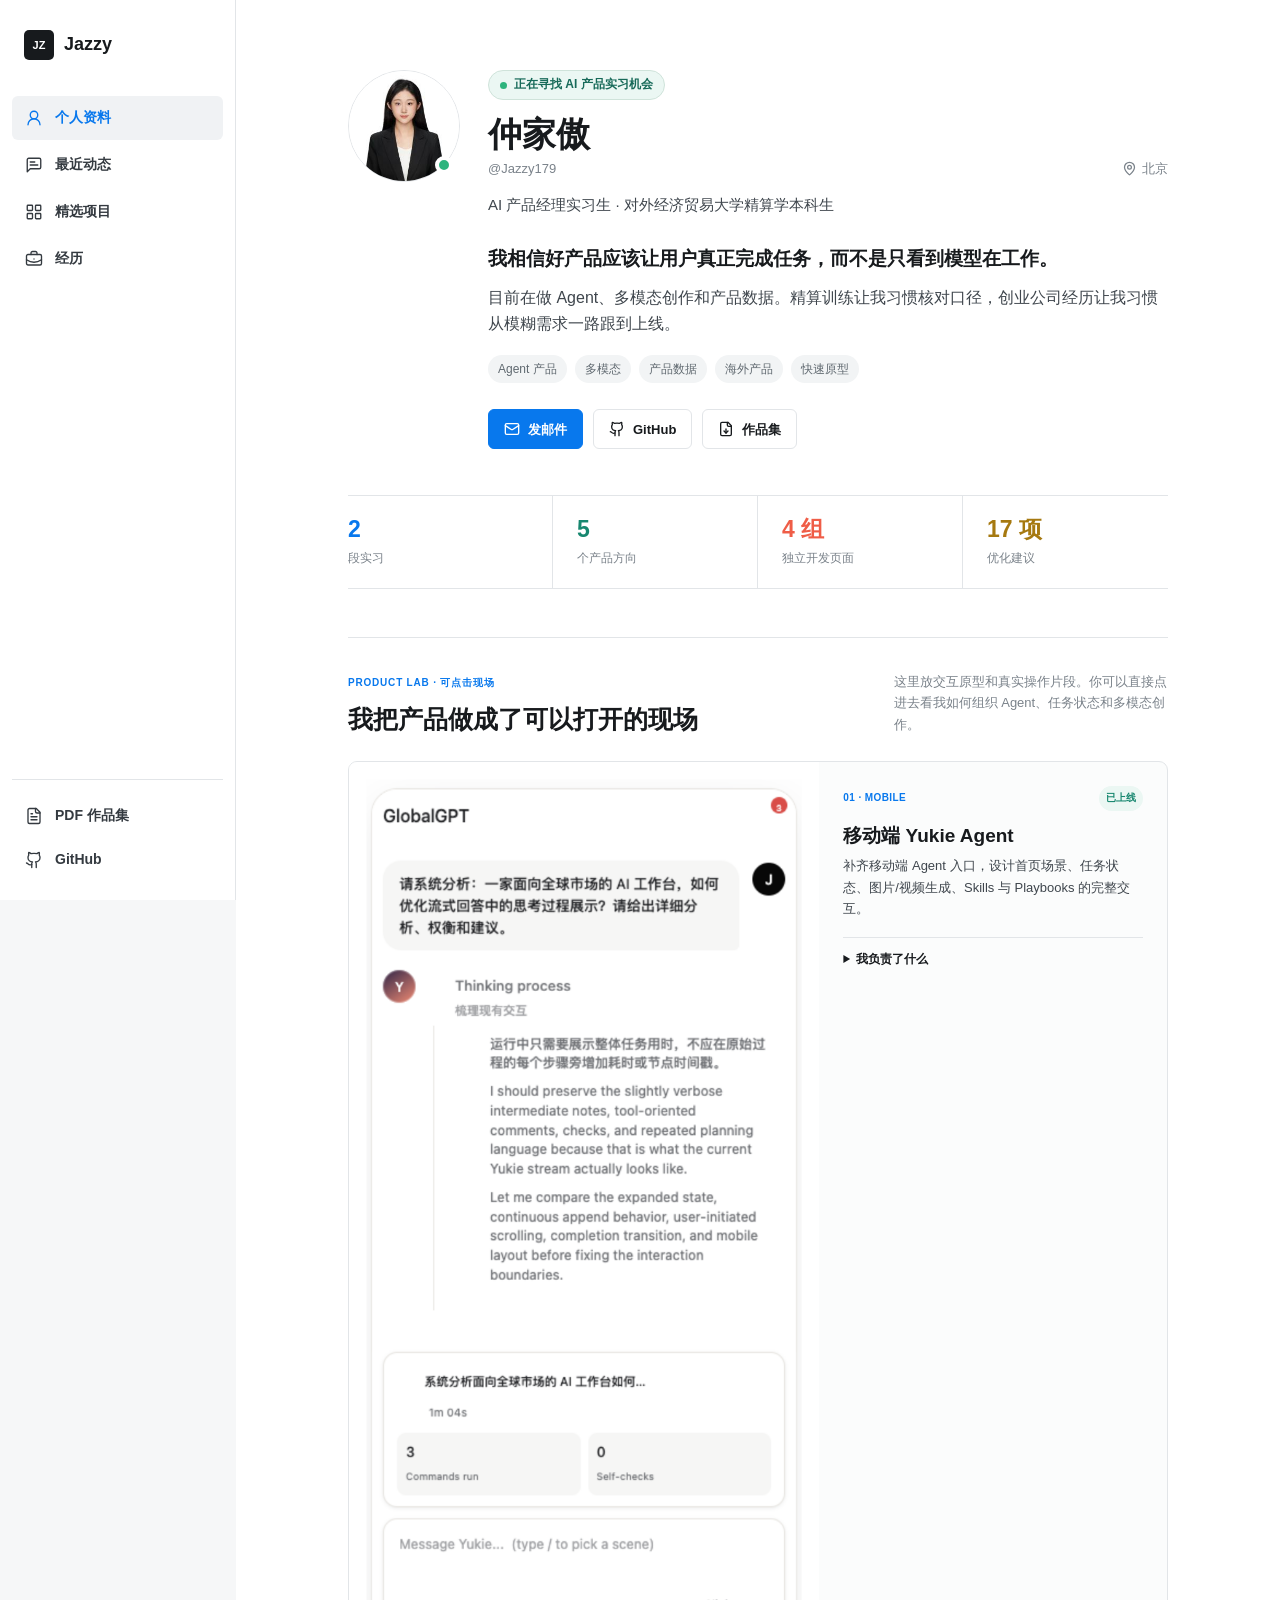
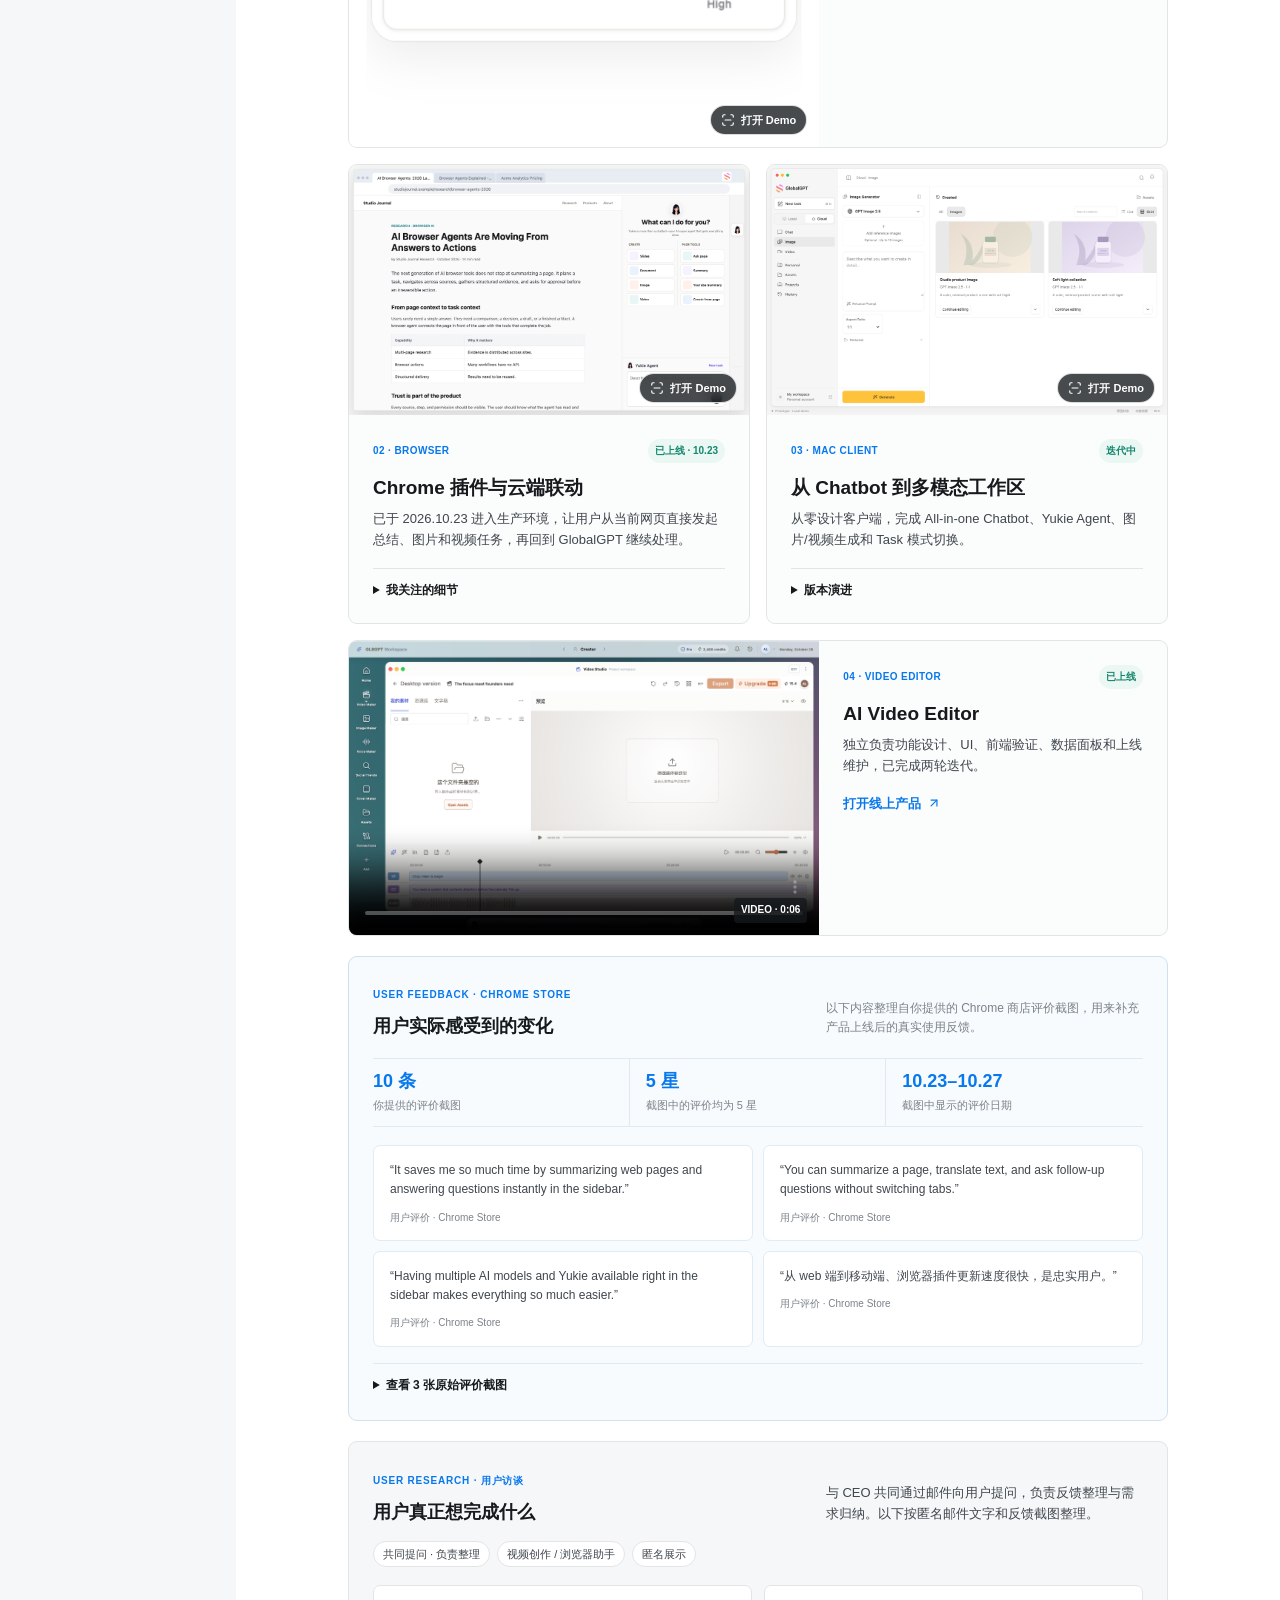
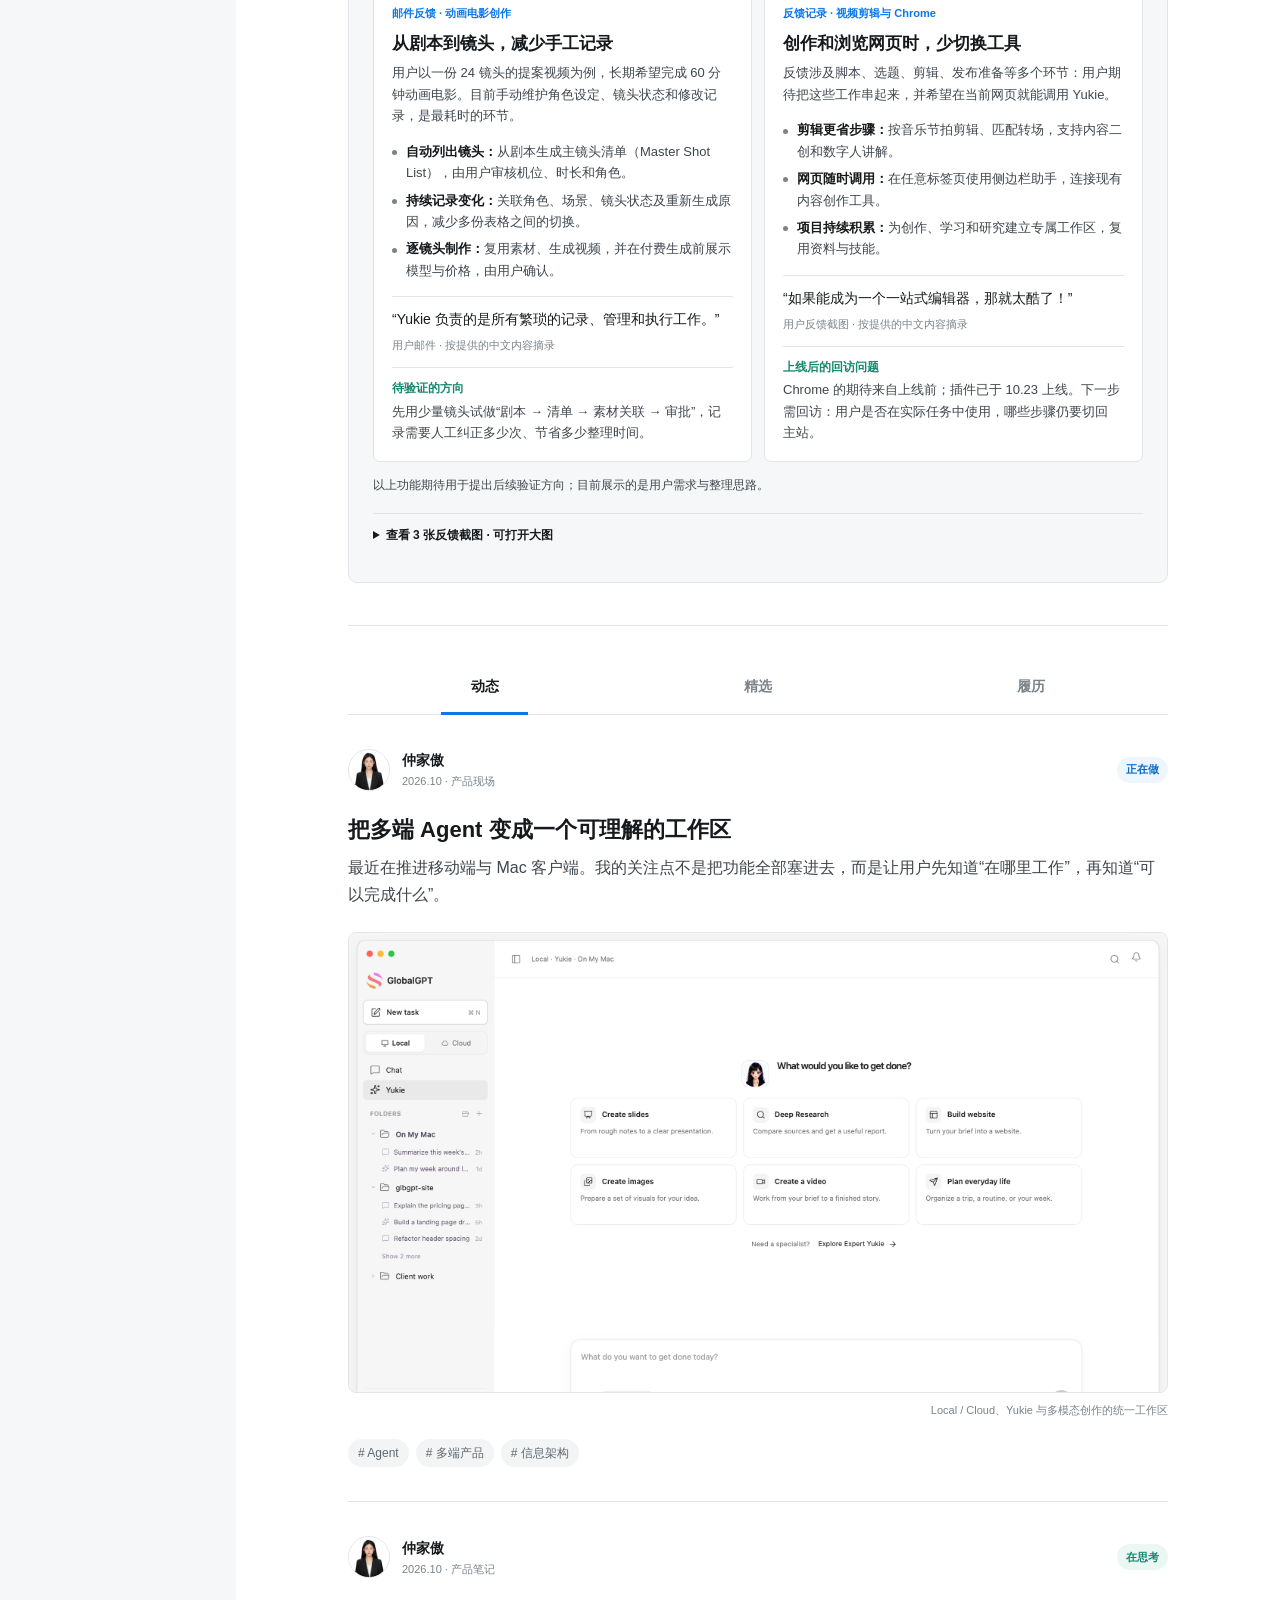
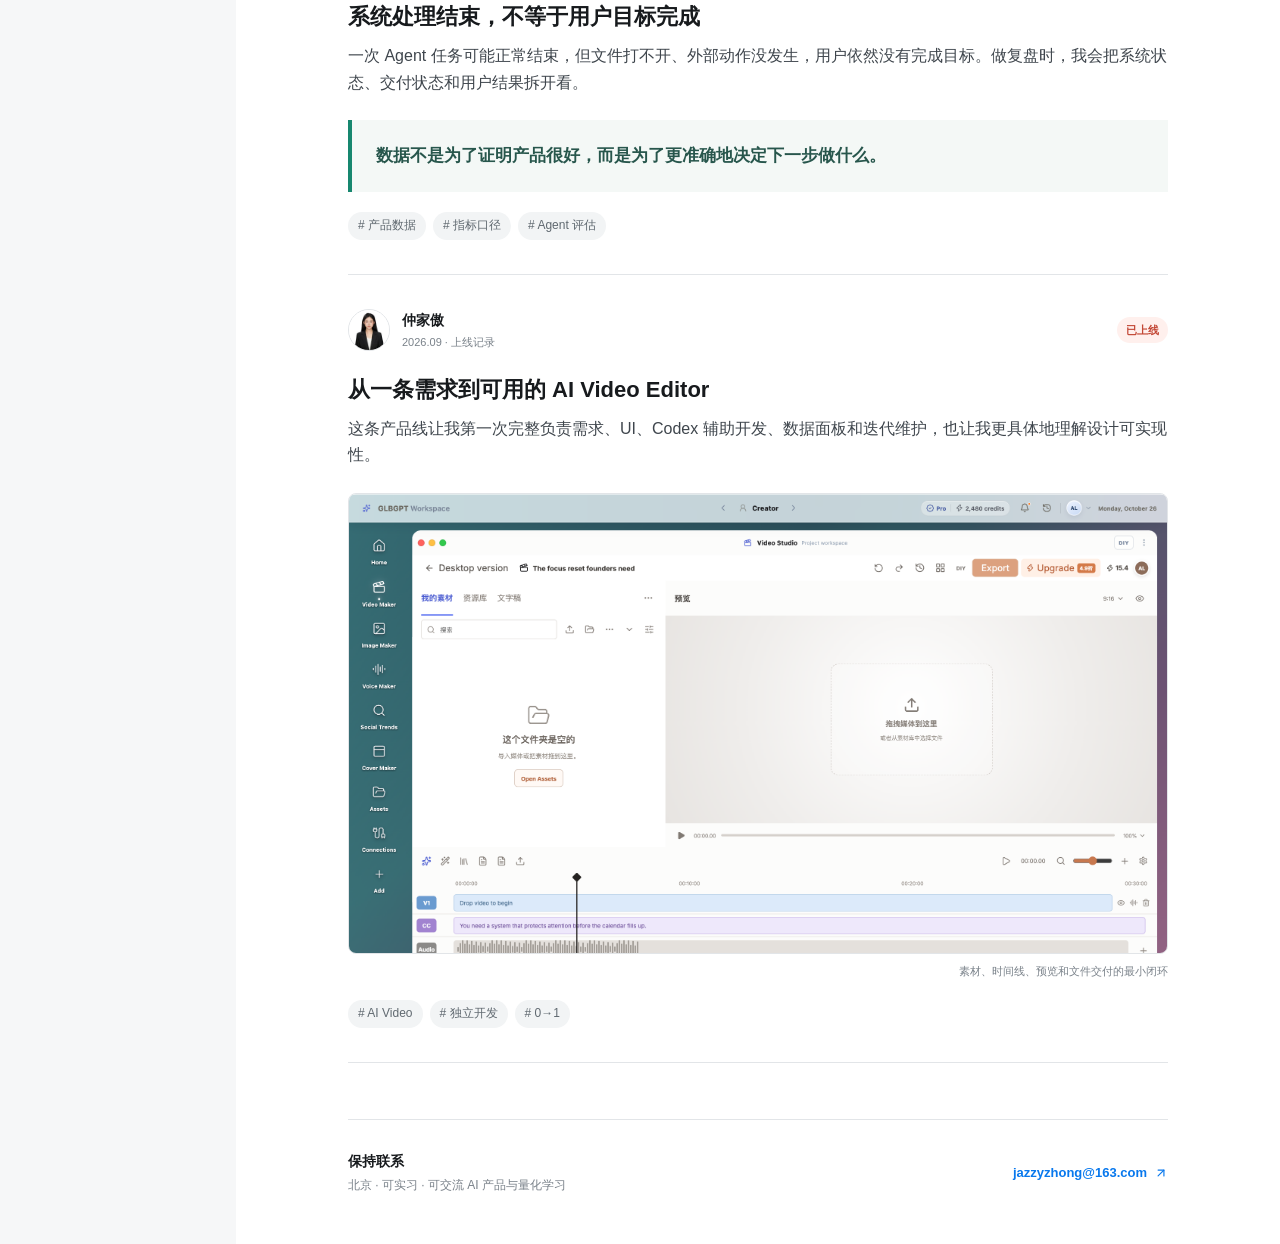
==== index.html @ 7e8b3c8e "Publish personal website with project demos" ====
<!doctype html>
<html lang="zh-CN">
<head>
  <meta charset="utf-8">
  <meta name="viewport" content="width=device-width, initial-scale=1">
  <meta name="description" content="仲家傲的个人主页：精算学本科生、AI 产品经理实习生，关注 Agent、多模态和产品数据。">
  <meta name="theme-color" content="#ffffff">
  <link rel="canonical" href="https://jazzy179.github.io/">
  <meta property="og:url" content="https://jazzy179.github.io/">
  <meta property="og:title" content="仲家傲｜AI 产品与个人主页">
  <meta property="og:description" content="Agent、多端体验与产品开发，查看仲家傲的项目与经历。">
  <title>仲家傲｜AI 产品与个人主页</title>
  <link rel="icon" href="profile.jpeg" type="image/jpeg">
  <link rel="stylesheet" href="styles.css">
</head>
<body>
  <a class="skip-link" href="#profile">跳到个人资料</a>

  <aside class="side-nav" aria-label="页面导航">
    <a class="side-brand" href="#profile" aria-label="仲家傲个人主页">
      <span>JZ</span>
      <b>Jazzy</b>
    </a>
    <nav>
      <a class="active" href="#profile">
        <i data-lucide="user-round" aria-hidden="true"></i>
        个人资料
      </a>
      <button type="button" data-open-tab="updates">
        <i data-lucide="message-square-text" aria-hidden="true"></i>
        最近动态
      </button>
      <button type="button" data-open-tab="projects">
        <i data-lucide="layout-grid" aria-hidden="true"></i>
        精选项目
      </button>
      <button type="button" data-open-tab="experience">
        <i data-lucide="briefcase-business" aria-hidden="true"></i>
        经历
      </button>
    </nav>
    <div class="side-bottom">
      <a href="portfolio.pdf" target="_blank">
        <i data-lucide="file-text" aria-hidden="true"></i>
        PDF 作品集
      </a>
      <a href="https://github.com/Jazzy179" target="_blank" rel="noreferrer">
        <i data-lucide="github" aria-hidden="true"></i>
        GitHub
      </a>
    </div>
  </aside>

  <header class="mobile-bar">
    <a class="mobile-brand" href="#profile"><span>JZ</span><b>仲家傲</b></a>
    <div>
      <a class="icon-button" href="https://github.com/Jazzy179" target="_blank" rel="noreferrer" aria-label="打开 GitHub">
        <i data-lucide="github" aria-hidden="true"></i>
      </a>
      <a class="icon-button" href="portfolio.pdf" target="_blank" aria-label="打开 PDF 作品集">
        <i data-lucide="file-text" aria-hidden="true"></i>
      </a>
    </div>
  </header>

  <main>
    <div class="profile-shell" id="profile">
      <header class="profile-head">
        <div class="avatar-wrap">
          <img src="profile.jpeg" alt="仲家傲证件照">
          <span class="status-dot" aria-hidden="true"></span>
        </div>
        <div class="profile-intro">
          <div class="availability"><span></span>正在寻找 AI 产品实习机会</div>
          <div class="name-line">
            <div>
              <h1>仲家傲</h1>
              <p>@Jazzy179</p>
            </div>
            <span class="location"><i data-lucide="map-pin" aria-hidden="true"></i>北京</span>
          </div>
          <p class="role">AI 产品经理实习生 · 对外经济贸易大学精算学本科生</p>
        </div>
      </header>

      <section class="bio" aria-label="个人介绍">
        <p class="bio-lead">我相信好产品应该让用户真正完成任务，而不是只看到模型在工作。</p>
        <p>目前在做 Agent、多模态创作和产品数据。精算训练让我习惯核对口径，创业公司经历让我习惯从模糊需求一路跟到上线。</p>
        <div class="tag-list" aria-label="关注方向">
          <span>Agent 产品</span>
          <span>多模态</span>
          <span>产品数据</span>
          <span>海外产品</span>
          <span>快速原型</span>
        </div>
      </section>

      <div class="profile-actions">
        <a class="primary-action" href="mailto:jazzyzhong@163.com">
          <i data-lucide="mail" aria-hidden="true"></i>
          发邮件
        </a>
        <a class="secondary-action" href="https://github.com/Jazzy179" target="_blank" rel="noreferrer">
          <i data-lucide="github" aria-hidden="true"></i>
          GitHub
        </a>
        <a class="secondary-action" href="portfolio.pdf" target="_blank">
          <i data-lucide="file-down" aria-hidden="true"></i>
          作品集
        </a>
      </div>

      <section class="profile-stats" aria-label="经历概览">
        <div><strong>2</strong><span>段实习</span></div>
        <div><strong>5</strong><span>个产品方向</span></div>
        <div><strong>4 组</strong><span>独立开发页面</span></div>
        <div><strong>17 项</strong><span>优化建议</span></div>
      </section>

      <section class="product-lab" aria-labelledby="product-lab-title">
        <div class="product-lab-heading">
          <div>
            <span class="section-label">PRODUCT LAB · 可点击现场</span>
            <h2 id="product-lab-title">我把产品做成了可以打开的现场</h2>
          </div>
          <p>这里放交互原型和真实操作片段。你可以直接点进去看我如何组织 Agent、任务状态和多模态创作。</p>
        </div>

        <div class="lab-grid">
          <article class="lab-card lab-card-wide">
            <a class="lab-visual" href="yukie-mobile.html" target="_blank" aria-label="打开移动端 Yukie 交互 Demo">
              <img src="mobile-agent.png" alt="移动端 Yukie Agent 首页交互原型">
              <span class="lab-open"><i data-lucide="scan-line" aria-hidden="true"></i>打开 Demo</span>
            </a>
            <div class="lab-copy">
              <div class="lab-meta"><span>01 · MOBILE</span><b>已上线</b></div>
              <h3>移动端 Yukie Agent</h3>
              <p>补齐移动端 Agent 入口，设计首页场景、任务状态、图片/视频生成、Skills 与 Playbooks 的完整交互。</p>
              <details>
                <summary>我负责了什么</summary>
                <p>从信息架构、功能排布到交互状态和研发跟进，独立完成方案并推动上线。</p>
              </details>
            </div>
          </article>

          <article class="lab-card">
            <a class="lab-visual" href="yukie-browser.html" target="_blank" aria-label="打开 Chrome 插件 Yukie 交互 Demo">
              <img src="chrome-extension.png" alt="Yukie Chrome 浏览器插件交互原型">
              <span class="lab-open"><i data-lucide="scan-line" aria-hidden="true"></i>打开 Demo</span>
            </a>
            <div class="lab-copy">
              <div class="lab-meta"><span>02 · BROWSER</span><b>已上线 · 10.23</b></div>
              <h3>Chrome 插件与云端联动</h3>
              <p>已于 2026.10.23 进入生产环境，让用户从当前网页直接发起总结、图片和视频任务，再回到 GlobalGPT 继续处理。</p>
              <details>
                <summary>我关注的细节</summary>
                <p>页面上下文提示、授权状态、生成中的状态反馈和回到主站的交付路径。</p>
              </details>
            </div>
          </article>

          <article class="lab-card">
            <a class="lab-visual" href="mac-client-v2.html" target="_blank" aria-label="打开 Mac 客户端交互 Demo">
              <img src="client-create.png" alt="GlobalGPT Mac 客户端 Yukie 工作区原型">
              <span class="lab-open"><i data-lucide="scan-line" aria-hidden="true"></i>打开 Demo</span>
            </a>
            <div class="lab-copy">
              <div class="lab-meta"><span>03 · MAC CLIENT</span><b>迭代中</b></div>
              <h3>从 Chatbot 到多模态工作区</h3>
              <p>从零设计客户端，完成 All-in-one Chatbot、Yukie Agent、图片/视频生成和 Task 模式切换。</p>
              <details>
                <summary>版本演进</summary>
                <p>第一版建立客户端骨架，第二版加入 Agent 与多模态能力，并继续优化 Connector 和任务路径。</p>
              </details>
            </div>
          </article>

          <article class="lab-card lab-card-video">
            <div class="lab-video-wrap">
              <video controls preload="metadata" poster="video-editor.png">
                <source src="video-editor-demo.mp4" type="video/mp4">
                当前浏览器不支持视频播放。
              </video>
              <span class="video-duration">VIDEO · 0:06</span>
            </div>
            <div class="lab-copy">
              <div class="lab-meta"><span>04 · VIDEO EDITOR</span><b>已上线</b></div>
              <h3>AI Video Editor</h3>
              <p>独立负责功能设计、UI、前端验证、数据面板和上线维护，已完成两轮迭代。</p>
              <a class="lab-link" href="https://www.glbgpt.com/video-edit" target="_blank" rel="noreferrer">打开线上产品<i data-lucide="arrow-up-right" aria-hidden="true"></i></a>
            </div>
          </article>
        </div>

        <aside class="feedback-panel" aria-labelledby="chrome-feedback-title">
          <div class="feedback-heading">
            <div>
              <span class="section-label">USER FEEDBACK · CHROME STORE</span>
              <h3 id="chrome-feedback-title">用户实际感受到的变化</h3>
            </div>
            <p>以下内容整理自你提供的 Chrome 商店评价截图，用来补充产品上线后的真实使用反馈。</p>
          </div>
          <div class="feedback-summary" aria-label="Chrome 商店评价概览">
            <div><strong>10 条</strong><span>你提供的评价截图</span></div>
            <div><strong>5 星</strong><span>截图中的评价均为 5 星</span></div>
            <div><strong>10.23–10.27</strong><span>截图中显示的评价日期</span></div>
          </div>
          <div class="feedback-quotes">
            <blockquote>
              <p>“It saves me so much time by summarizing web pages and answering questions instantly in the sidebar.”</p>
              <cite>用户评价 · Chrome Store</cite>
            </blockquote>
            <blockquote>
              <p>“You can summarize a page, translate text, and ask follow-up questions without switching tabs.”</p>
              <cite>用户评价 · Chrome Store</cite>
            </blockquote>
            <blockquote>
              <p>“Having multiple AI models and Yukie available right in the sidebar makes everything so much easier.”</p>
              <cite>用户评价 · Chrome Store</cite>
            </blockquote>
            <blockquote>
              <p>“从 web 端到移动端、浏览器插件更新速度很快，是忠实用户。”</p>
              <cite>用户评价 · Chrome Store</cite>
            </blockquote>
          </div>
          <details class="feedback-evidence">
            <summary>查看 3 张原始评价截图</summary>
            <div class="feedback-evidence-grid">
              <figure><img src="chrome-review-01.png" alt="Chrome 商店评价截图一"><figcaption>评价截图 01</figcaption></figure>
              <figure><img src="chrome-review-02.png" alt="Chrome 商店评价截图二"><figcaption>评价截图 02</figcaption></figure>
              <figure><img src="chrome-review-03.png" alt="Chrome 商店评价截图三"><figcaption>评价截图 03</figcaption></figure>
            </div>
          </details>
        </aside>

        <section class="interview-panel" id="user-research" aria-labelledby="interview-title">
          <div class="interview-heading">
            <div>
              <span class="section-label">USER RESEARCH · 用户访谈</span>
              <h3 id="interview-title">用户真正想完成什么</h3>
            </div>
            <p>与 CEO 共同通过邮件向用户提问，负责反馈整理与需求归纳。以下按匿名邮件文字和反馈截图整理。</p>
          </div>
          <div class="interview-meta" aria-label="用户访谈信息">
            <span>共同提问 · 负责整理</span>
            <span>视频创作 / 浏览器助手</span>
            <span>匿名展示</span>
          </div>
          <div class="interview-grid">
            <article class="interview-card">
              <div class="interview-kicker">邮件反馈 · 动画电影创作</div>
              <h4>从剧本到镜头，减少手工记录</h4>
              <p>用户以一份 24 镜头的提案视频为例，长期希望完成 60 分钟动画电影。目前手动维护角色设定、镜头状态和修改记录，是最耗时的环节。</p>
              <ul class="interview-signals">
                <li><b>自动列出镜头：</b>从剧本生成主镜头清单（Master Shot List），由用户审核机位、时长和角色。</li>
                <li><b>持续记录变化：</b>关联角色、场景、镜头状态及重新生成原因，减少多份表格之间的切换。</li>
                <li><b>逐镜头制作：</b>复用素材、生成视频，并在付费生成前展示模型与价格，由用户确认。</li>
              </ul>
              <blockquote>“Yukie 负责的是所有繁琐的记录、管理和执行工作。”<cite>用户邮件 · 按提供的中文内容摘录</cite></blockquote>
              <div class="interview-implication"><b>待验证的方向</b><span>先用少量镜头试做“剧本 → 清单 → 素材关联 → 审批”，记录需要人工纠正多少次、节省多少整理时间。</span></div>
            </article>

            <article class="interview-card">
              <div class="interview-kicker">反馈记录 · 视频剪辑与 Chrome</div>
              <h4>创作和浏览网页时，少切换工具</h4>
              <p>反馈涉及脚本、选题、剪辑、发布准备等多个环节：用户期待把这些工作串起来，并希望在当前网页就能调用 Yukie。</p>
              <ul class="interview-signals">
                <li><b>剪辑更省步骤：</b>按音乐节拍剪辑、匹配转场，支持内容二创和数字人讲解。</li>
                <li><b>网页随时调用：</b>在任意标签页使用侧边栏助手，连接现有内容创作工具。</li>
                <li><b>项目持续积累：</b>为创作、学习和研究建立专属工作区，复用资料与技能。</li>
              </ul>
              <blockquote>“如果能成为一个一站式编辑器，那就太酷了！”<cite>用户反馈截图 · 按提供的中文内容摘录</cite></blockquote>
              <div class="interview-implication"><b>上线后的回访问题</b><span>Chrome 的期待来自上线前；插件已于 10.23 上线。下一步需回访：用户是否在实际任务中使用，哪些步骤仍要切回主站。</span></div>
            </article>
          </div>
          <p class="interview-note">以上功能期待用于提出后续验证方向；目前展示的是用户需求与整理思路。</p>
          <details class="interview-evidence">
            <summary>查看 3 张反馈截图 · 可打开大图</summary>
            <div class="interview-evidence-grid">
              <figure><a href="video-interview-01.jpeg" target="_blank" rel="noopener" aria-label="打开反馈截图一大图：长视频、数字人和 Chrome"><img src="video-interview-01.jpeg" width="1626" height="1032" loading="lazy" alt="用户期待更低成本的长视频、数字人、Chrome 助手及第三方工具连接"></a><figcaption>截图 01 · 长视频、数字人和 Chrome</figcaption></figure>
              <figure><a href="video-interview-02.jpeg" target="_blank" rel="noopener" aria-label="打开反馈截图二大图：Video Editor 功能期待"><img src="video-interview-02.jpeg" width="1532" height="622" loading="lazy" alt="用户期待暗色模式、按节拍剪辑、转场和数字人功能"></a><figcaption>截图 02 · Video Editor 功能期待</figcaption></figure>
              <figure><a href="video-interview-03.jpeg" target="_blank" rel="noopener" aria-label="打开反馈截图三大图：一站式编辑器和项目智能体"><img src="video-interview-03.jpeg" width="1400" height="998" loading="lazy" alt="用户期待内容二创、一站式编辑器以及项目专属智能体"></a><figcaption>截图 03 · 一站式编辑器和项目智能体</figcaption></figure>
            </div>
          </details>
        </section>
      </section>

      <section class="profile-content" aria-label="个人内容">
        <div class="content-tabs" role="tablist" aria-label="查看不同内容">
          <button id="tab-updates" class="active" role="tab" aria-selected="true" aria-controls="panel-updates" data-tab="updates">动态</button>
          <button id="tab-projects" role="tab" aria-selected="false" aria-controls="panel-projects" data-tab="projects" tabindex="-1">精选</button>
          <button id="tab-experience" role="tab" aria-selected="false" aria-controls="panel-experience" data-tab="experience" tabindex="-1">履历</button>
        </div>

        <div class="tab-panel" id="panel-updates" role="tabpanel" aria-labelledby="tab-updates">
          <article class="update-item">
            <header>
              <img src="profile.jpeg" alt="">
              <div><b>仲家傲</b><span>2026.10 · 产品现场</span></div>
              <span class="update-type">正在做</span>
            </header>
            <h2>把多端 Agent 变成一个可理解的工作区</h2>
            <p>最近在推进移动端与 Mac 客户端。我的关注点不是把功能全部塞进去，而是让用户先知道“在哪里工作”，再知道“可以完成什么”。</p>
            <figure>
              <img src="hero-agent.png" alt="新版 Mac 客户端 Yukie 工作区脱敏原型">
              <figcaption>Local / Cloud、Yukie 与多模态创作的统一工作区</figcaption>
            </figure>
            <footer><span># Agent</span><span># 多端产品</span><span># 信息架构</span></footer>
          </article>

          <article class="update-item text-post">
            <header>
              <img src="profile.jpeg" alt="">
              <div><b>仲家傲</b><span>2026.10 · 产品笔记</span></div>
              <span class="update-type green">在思考</span>
            </header>
            <h2>系统处理结束，不等于用户目标完成</h2>
            <p>一次 Agent 任务可能正常结束，但文件打不开、外部动作没发生，用户依然没有完成目标。做复盘时，我会把系统状态、交付状态和用户结果拆开看。</p>
            <blockquote>数据不是为了证明产品很好，而是为了更准确地决定下一步做什么。</blockquote>
            <footer><span># 产品数据</span><span># 指标口径</span><span># Agent 评估</span></footer>
          </article>

          <article class="update-item">
            <header>
              <img src="profile.jpeg" alt="">
              <div><b>仲家傲</b><span>2026.09 · 上线记录</span></div>
              <span class="update-type coral">已上线</span>
            </header>
            <h2>从一条需求到可用的 AI Video Editor</h2>
            <p>这条产品线让我第一次完整负责需求、UI、Codex 辅助开发、数据面板和迭代维护，也让我更具体地理解设计可实现性。</p>
            <figure>
              <img src="video-editor.png" alt="AI Video Editor 脱敏交互原型">
              <figcaption>素材、时间线、预览和文件交付的最小闭环</figcaption>
            </figure>
            <footer><span># AI Video</span><span># 独立开发</span><span># 0→1</span></footer>
          </article>
        </div>

        <div class="tab-panel" id="panel-projects" role="tabpanel" aria-labelledby="tab-projects" hidden>
          <article class="project-item">
            <img src="hero-agent.png" alt="Mac 客户端 Agent 工作区">
            <div>
              <span>PRODUCT DESIGN · 2026</span>
              <h2>多端 Agent 与 Mac 工作区</h2>
              <p>移动端补齐 Agent，Mac 客户端从零搭建，并完成两版信息架构与多模态交互设计。</p>
              <a href="mac-client.html" target="_blank">体验交互 Demo<i data-lucide="arrow-up-right" aria-hidden="true"></i></a>
            </div>
          </article>
          <article class="project-item">
            <img src="mobile-agent.png" alt="移动端 Yukie Agent 交互原型">
            <div>
              <span>PRODUCT DESIGN · 2026</span>
              <h2>移动端 Yukie Agent</h2>
              <p>从移动端首页、场景化入口到图片/视频生成、Skills 和 Playbooks，完整设计 Agent 使用路径并推动上线。</p>
              <a href="yukie-mobile.html" target="_blank">体验移动端 Demo<i data-lucide="arrow-up-right" aria-hidden="true"></i></a>
            </div>
          </article>
          <article class="project-item">
            <img src="chrome-extension.png" alt="Yukie Chrome 浏览器插件交互原型">
            <div>
              <span>PRODUCT + BUILD · 2026</span>
              <h2>Chrome 插件与云端联动</h2>
              <p>从网页上下文触发总结、图片和视频任务，设计授权、生成状态和回到主站的交付路径，并于 10 月 23 日进入生产环境。</p>
              <a href="yukie-browser.html" target="_blank">体验 Chrome Demo<i data-lucide="arrow-up-right" aria-hidden="true"></i></a>
            </div>
          </article>
          <article class="project-item">
            <img src="video-editor.png" alt="AI Video Editor 脱敏原型">
            <div>
              <span>PRODUCT + BUILD · 2026</span>
              <h2>AI Video Editor</h2>
              <p>独立负责功能、UI、前端验证、数据分析和上线维护，完成两轮迭代。</p>
              <a href="https://www.glbgpt.com/video-edit" target="_blank" rel="noreferrer">查看公开产品<i data-lucide="arrow-up-right" aria-hidden="true"></i></a>
            </div>
          </article>
          <article class="project-item">
            <img src="mobile-data-report.png" alt="移动端 Agent 数据复盘报告">
            <div>
              <span>PRODUCT ANALYTICS · 2026</span>
              <h2>移动端 Agent 上线复盘</h2>
              <p>用 PostHog 与业务数据库定位开始使用、保存、授权和处理状态，不混淆系统结束与用户成功。</p>
              <a href="portfolio.pdf" target="_blank">在 PDF 中查看完整案例<i data-lucide="arrow-up-right" aria-hidden="true"></i></a>
            </div>
          </article>
        </div>

        <div class="tab-panel" id="panel-experience" role="tabpanel" aria-labelledby="tab-experience" hidden>
          <div class="timeline">
            <article>
              <time>2026.08 — 至今</time>
              <div>
                <span>AI PRODUCT</span>
                <h2>焱法科技 · AI 产品经理实习</h2>
                <p>负责 Agent、多模态创作、Chrome 插件、数据复盘和前端验证，跟进需求到上线后的持续迭代。</p>
              </div>
            </article>
            <article>
              <time>2025.12 — 2026.08</time>
              <div>
                <span>INDUSTRY RESEARCH</span>
                <h2>华福证券研究所电子组 · 行业研究实习</h2>
                <p>参与电子行业与公司研究，训练信息搜集、证据核对和结构化表达能力。</p>
              </div>
            </article>
            <article>
              <time>2024 — 至今</time>
              <div>
                <span>EDUCATION</span>
                <h2>对外经济贸易大学 · 精算学</h2>
                <p>GPA 3.82 / 4.00。课程覆盖线性代数、时间序列、随机过程与统计分析。</p>
              </div>
            </article>
          </div>
          <section class="currently-learning">
            <div>
              <i data-lucide="book-open-check" aria-hidden="true"></i>
              <span>最近在补</span>
            </div>
            <p>Python 数据处理、金融数据清洗、因子研究和回测方法。目标是完成一份可以公开展示的量化研究项目。</p>
          </section>
        </div>
      </section>

      <footer class="profile-footer">
        <div>
          <b>保持联系</b>
          <span>北京 · 可实习 · 可交流 AI 产品与量化学习</span>
        </div>
        <a href="mailto:jazzyzhong@163.com">jazzyzhong@163.com<i data-lucide="arrow-up-right" aria-hidden="true"></i></a>
      </footer>
    </div>
  </main>

  <script src="lucide.min.js"></script>
  <script src="script.js"></script>
</body>
</html>
---- styles.css ----
:root {
  --bg: #f6f7f8;
  --surface: #ffffff;
  --ink: #171a1d;
  --text: #3f464d;
  --muted: #7a828a;
  --line: #e2e5e8;
  --blue: #0878ed;
  --blue-soft: #edf6ff;
  --green: #17876f;
  --green-soft: #ebf7f3;
  --coral: #ef5d47;
  --coral-soft: #fff0ed;
  --yellow: #e8b431;
  --rail: 236px;
  --content: 820px;
}

* {
  box-sizing: border-box;
}

html {
  scroll-behavior: smooth;
}

body {
  margin: 0;
  background: var(--bg);
  color: var(--ink);
  font-family: -apple-system, BlinkMacSystemFont, "Segoe UI", "PingFang SC", "Hiragino Sans GB", "Microsoft YaHei", sans-serif;
  font-size: 16px;
  line-height: 1.65;
  letter-spacing: 0;
  -webkit-font-smoothing: antialiased;
}

button,
a {
  font: inherit;
}

button {
  color: inherit;
}

a {
  color: inherit;
  text-decoration: none;
}

img {
  display: block;
  max-width: 100%;
}

:focus-visible {
  outline: 3px solid #82bbf5;
  outline-offset: 3px;
}

.skip-link {
  position: fixed;
  left: 16px;
  top: -70px;
  z-index: 200;
  padding: 9px 12px;
  background: var(--surface);
  border: 1px solid var(--line);
}

.skip-link:focus {
  top: 12px;
}

.side-nav {
  position: fixed;
  inset: 0 auto 0 0;
  z-index: 50;
  width: var(--rail);
  display: flex;
  flex-direction: column;
  padding: 18px 12px;
  background: var(--surface);
  border-right: 1px solid var(--line);
}

.side-brand {
  height: 54px;
  display: flex;
  align-items: center;
  gap: 10px;
  padding: 0 12px;
}

.side-brand span,
.mobile-brand span {
  width: 30px;
  height: 30px;
  display: grid;
  place-items: center;
  background: var(--ink);
  color: var(--surface);
  border-radius: 5px;
  font-size: 11px;
  font-weight: 760;
}

.side-brand b {
  font-size: 18px;
}

.side-nav nav {
  display: flex;
  flex-direction: column;
  gap: 3px;
  margin-top: 24px;
}

.side-nav nav a,
.side-nav nav button,
.side-bottom a {
  width: 100%;
  min-height: 44px;
  display: flex;
  align-items: center;
  gap: 12px;
  padding: 0 13px;
  border: 0;
  border-radius: 6px;
  background: transparent;
  color: #343a40;
  font-size: 14px;
  font-weight: 600;
  text-align: left;
  cursor: pointer;
}

.side-nav nav a:hover,
.side-nav nav button:hover,
.side-bottom a:hover,
.side-nav nav .active {
  background: #f0f2f4;
  color: var(--blue);
}

.side-nav svg {
  width: 18px;
  height: 18px;
  stroke-width: 1.8;
}

.side-bottom {
  margin-top: auto;
  padding-top: 14px;
  border-top: 1px solid var(--line);
}

.mobile-bar {
  display: none;
}

main {
  min-height: 100vh;
  margin-left: var(--rail);
  background: var(--surface);
}

.profile-shell {
  width: min(var(--content), calc(100% - 64px));
  margin: 0 auto;
  padding: 70px 0 48px;
}

.profile-head {
  display: grid;
  grid-template-columns: 112px minmax(0, 1fr);
  gap: 28px;
  align-items: start;
}

.avatar-wrap {
  position: relative;
  width: 112px;
}

.avatar-wrap img {
  width: 112px;
  height: 112px;
  border-radius: 50%;
  object-fit: cover;
  object-position: center top;
  border: 1px solid var(--line);
}

.status-dot {
  position: absolute;
  right: 7px;
  bottom: 8px;
  width: 18px;
  height: 18px;
  border-radius: 50%;
  background: #2db47d;
  border: 4px solid var(--surface);
}

.availability {
  width: fit-content;
  display: inline-flex;
  align-items: center;
  gap: 7px;
  min-height: 30px;
  padding: 0 11px;
  border: 1px solid #cfe3da;
  border-radius: 999px;
  background: var(--green-soft);
  color: #176a59;
  font-size: 12px;
  font-weight: 650;
}

.availability span {
  width: 7px;
  height: 7px;
  border-radius: 50%;
  background: #2db47d;
}

.name-line {
  display: flex;
  align-items: flex-end;
  justify-content: space-between;
  gap: 20px;
  margin-top: 14px;
}

.name-line h1 {
  margin: 0;
  font-size: 34px;
  line-height: 1.18;
  letter-spacing: 0;
}

.name-line p {
  margin: 4px 0 0;
  color: var(--muted);
  font-size: 13px;
}

.location {
  display: inline-flex;
  align-items: center;
  gap: 5px;
  color: var(--muted);
  font-size: 13px;
}

.location svg {
  width: 15px;
  height: 15px;
}

.role {
  margin: 13px 0 0;
  color: var(--text);
  font-size: 15px;
}

.bio {
  margin-left: 140px;
  padding: 26px 0 0;
}

.bio p {
  margin: 0;
  color: var(--text);
}

.bio p + p {
  margin-top: 10px;
}

.bio .bio-lead {
  color: var(--ink);
  font-size: 19px;
  font-weight: 650;
}

.tag-list {
  display: flex;
  flex-wrap: wrap;
  gap: 8px;
  margin-top: 18px;
}

.tag-list span,
.update-item footer span {
  display: inline-flex;
  align-items: center;
  min-height: 28px;
  padding: 0 10px;
  border-radius: 999px;
  background: #f2f4f5;
  color: #606970;
  font-size: 12px;
}

.profile-actions {
  display: flex;
  flex-wrap: wrap;
  gap: 10px;
  margin: 26px 0 0 140px;
}

.profile-actions a {
  min-height: 40px;
  display: inline-flex;
  align-items: center;
  justify-content: center;
  gap: 8px;
  padding: 0 15px;
  border: 1px solid var(--line);
  border-radius: 6px;
  font-size: 13px;
  font-weight: 680;
}

.profile-actions a svg {
  width: 16px;
  height: 16px;
}

.profile-actions .primary-action {
  border-color: var(--blue);
  background: var(--blue);
  color: var(--surface);
}

.profile-actions .primary-action:hover {
  background: #006ad4;
}

.profile-actions .secondary-action:hover {
  border-color: #aab1b7;
  background: #f8f9fa;
}

.profile-stats {
  display: grid;
  grid-template-columns: repeat(4, 1fr);
  margin-top: 46px;
  border-top: 1px solid var(--line);
  border-bottom: 1px solid var(--line);
}

.profile-stats div {
  min-height: 92px;
  display: flex;
  flex-direction: column;
  justify-content: center;
  padding: 14px 24px;
  border-right: 1px solid var(--line);
}

.profile-stats div:first-child {
  padding-left: 0;
}

.profile-stats div:last-child {
  border-right: 0;
}

.profile-stats strong {
  font-size: 23px;
  line-height: 1.2;
}

.profile-stats div:nth-child(1) strong {
  color: var(--blue);
}

.profile-stats div:nth-child(2) strong {
  color: var(--green);
}

.profile-stats div:nth-child(3) strong {
  color: var(--coral);
}

.profile-stats div:nth-child(4) strong {
  color: #a67910;
}

.profile-stats span {
  margin-top: 5px;
  color: var(--muted);
  font-size: 12px;
}

.product-lab {
  margin-top: 48px;
  padding: 30px 0 42px;
  border-top: 1px solid var(--line);
  border-bottom: 1px solid var(--line);
}

.product-lab-heading {
  display: grid;
  grid-template-columns: minmax(0, 1.3fr) minmax(240px, .7fr);
  gap: 36px;
  align-items: end;
}

.section-label {
  color: var(--blue);
  font-size: 10px;
  font-weight: 800;
  letter-spacing: .08em;
}

.product-lab-heading h2 {
  margin: 8px 0 0;
  font-size: 25px;
  line-height: 1.3;
}

.product-lab-heading > p {
  margin: 0;
  color: var(--muted);
  font-size: 13px;
}

.lab-grid {
  display: grid;
  grid-template-columns: repeat(2, minmax(0, 1fr));
  gap: 16px;
  margin-top: 26px;
}

.lab-card {
  overflow: hidden;
  border: 1px solid var(--line);
  border-radius: 9px;
  background: #fbfcfc;
}

.lab-card-wide,
.lab-card-video {
  grid-column: span 2;
  display: grid;
  grid-template-columns: minmax(0, 1.15fr) minmax(250px, .85fr);
}

.lab-visual,
.lab-video-wrap {
  position: relative;
  min-height: 210px;
  overflow: hidden;
  background: #edf1f2;
}

.lab-visual {
  display: block;
}

.lab-visual img {
  width: 100%;
  height: 100%;
  min-height: 210px;
  object-fit: cover;
  object-position: top center;
  transition: transform .35s ease;
}

.lab-visual:hover img {
  transform: scale(1.025);
}

.lab-open {
  position: absolute;
  right: 12px;
  bottom: 12px;
  display: inline-flex;
  align-items: center;
  gap: 6px;
  min-height: 30px;
  padding: 0 10px;
  border: 1px solid rgba(255, 255, 255, .8);
  border-radius: 999px;
  background: rgba(20, 25, 28, .78);
  color: #fff;
  font-size: 11px;
  font-weight: 700;
  backdrop-filter: blur(8px);
}

.lab-open svg {
  width: 14px;
  height: 14px;
}

.lab-copy {
  padding: 24px 24px 22px;
}

.lab-meta {
  display: flex;
  align-items: center;
  justify-content: space-between;
  gap: 10px;
  color: var(--blue);
  font-size: 10px;
  font-weight: 800;
  letter-spacing: .04em;
}

.lab-meta b {
  padding: 4px 7px;
  border-radius: 999px;
  background: var(--green-soft);
  color: var(--green);
  font-size: 10px;
  font-weight: 700;
  letter-spacing: 0;
}

.lab-copy h3 {
  margin: 12px 0 7px;
  font-size: 19px;
  line-height: 1.35;
}

.lab-copy > p {
  margin: 0;
  color: var(--text);
  font-size: 13px;
}

.lab-copy details {
  margin-top: 17px;
  border-top: 1px solid var(--line);
  color: var(--muted);
  font-size: 12px;
}

.lab-copy summary {
  padding-top: 12px;
  color: var(--ink);
  font-weight: 700;
  cursor: pointer;
}

.lab-copy details p {
  margin: 8px 0 0;
  color: var(--muted);
  font-size: 12px;
}

.lab-video-wrap video {
  display: block;
  width: 100%;
  height: 100%;
  min-height: 210px;
  object-fit: cover;
  background: #101617;
}

.video-duration {
  position: absolute;
  right: 12px;
  bottom: 12px;
  padding: 4px 7px;
  border-radius: 4px;
  background: rgba(20, 25, 28, .78);
  color: #fff;
  font-size: 10px;
  font-weight: 700;
}

.lab-link {
  display: inline-flex;
  align-items: center;
  gap: 6px;
  margin-top: 16px;
  color: var(--blue);
  font-size: 13px;
  font-weight: 700;
}

.lab-link svg {
  width: 14px;
  height: 14px;
}

.feedback-panel {
  margin-top: 20px;
  padding: 23px 24px 24px;
  border: 1px solid #cfe1f1;
  border-radius: 9px;
  background: #f8fbfe;
}

.feedback-heading {
  display: grid;
  grid-template-columns: minmax(0, 1fr) minmax(230px, .75fr);
  gap: 30px;
  align-items: end;
}

.feedback-heading h3 {
  margin: 8px 0 0;
  font-size: 18px;
  line-height: 1.35;
}

.feedback-heading > p {
  margin: 0;
  color: var(--muted);
  font-size: 12px;
}

.feedback-summary {
  display: grid;
  grid-template-columns: repeat(3, 1fr);
  margin-top: 20px;
  border-top: 1px solid #dceaf4;
  border-bottom: 1px solid #dceaf4;
}

.feedback-summary div {
  min-height: 67px;
  display: flex;
  flex-direction: column;
  justify-content: center;
  padding: 10px 16px;
  border-right: 1px solid #dceaf4;
}

.feedback-summary div:first-child {
  padding-left: 0;
}

.feedback-summary div:last-child {
  border-right: 0;
}

.feedback-summary strong {
  color: var(--blue);
  font-size: 18px;
  line-height: 1.2;
}

.feedback-summary span {
  margin-top: 4px;
  color: var(--muted);
  font-size: 11px;
}

.feedback-quotes {
  display: grid;
  grid-template-columns: repeat(2, minmax(0, 1fr));
  gap: 10px;
  margin-top: 18px;
}

.feedback-quotes blockquote {
  margin: 0;
  padding: 15px 16px 14px;
  border: 1px solid #e0ebf3;
  border-radius: 7px;
  background: var(--surface);
}

.feedback-quotes blockquote p {
  margin: 0;
  color: var(--text);
  font-size: 12px;
  line-height: 1.6;
}

.feedback-quotes cite {
  display: block;
  margin-top: 10px;
  color: var(--muted);
  font-size: 10px;
  font-style: normal;
}

.feedback-evidence {
  margin-top: 16px;
  border-top: 1px solid #dceaf4;
  color: var(--muted);
  font-size: 12px;
}

.feedback-evidence summary {
  padding-top: 12px;
  color: var(--ink);
  font-weight: 700;
  cursor: pointer;
}

.feedback-evidence-grid {
  display: grid;
  grid-template-columns: repeat(3, minmax(0, 1fr));
  gap: 10px;
  margin-top: 12px;
}

.feedback-evidence figure {
  margin: 0;
}

.feedback-evidence img {
  width: 100%;
  aspect-ratio: 1.55;
  object-fit: cover;
  object-position: top center;
  border: 1px solid var(--line);
  border-radius: 5px;
  background: var(--surface);
}

.feedback-evidence figcaption {
  margin-top: 4px;
  color: var(--muted);
  font-size: 10px;
}

.interview-panel {
  margin-top: 20px;
  padding: 24px;
  border: 1px solid var(--line);
  border-radius: 9px;
  background: var(--bg);
  scroll-margin-top: 76px;
  text-wrap: pretty;
}

.interview-heading {
  display: grid;
  grid-template-columns: minmax(0, 1fr) minmax(230px, .75fr);
  gap: 30px;
  align-items: end;
}

.interview-heading h3 {
  margin: 8px 0 0;
  font-size: 18px;
  line-height: 1.35;
}

.interview-heading > p {
  margin: 0;
  color: var(--text);
  font-size: 13px;
}

.interview-meta {
  display: flex;
  flex-wrap: wrap;
  gap: 7px;
  margin-top: 17px;
}

.interview-meta span {
  display: inline-flex;
  align-items: center;
  min-height: 26px;
  padding: 0 9px;
  border: 1px solid var(--line);
  border-radius: 999px;
  background: var(--surface);
  color: var(--text);
  font-size: 11px;
}

.interview-grid {
  display: grid;
  grid-template-columns: repeat(2, minmax(0, 1fr));
  gap: 12px;
  margin-top: 18px;
}

.interview-card {
  padding: 18px 18px 17px;
  border: 1px solid var(--line);
  border-radius: 7px;
  background: var(--surface);
}

.interview-kicker {
  color: var(--blue);
  font-size: 11px;
  font-weight: 700;
}

.interview-card h4 {
  margin: 9px 0 7px;
  font-size: 17px;
  line-height: 1.4;
}

.interview-card > p {
  margin: 0;
  color: var(--text);
  font-size: 13px;
}

.interview-signals {
  display: grid;
  gap: 6px;
  margin: 14px 0 0;
  padding: 0;
  list-style: none;
  color: var(--text);
  font-size: 13px;
}

.interview-signals li {
  position: relative;
  padding-left: 14px;
}

.interview-signals li::before {
  content: "";
  position: absolute;
  left: 0;
  top: .72em;
  width: 5px;
  height: 5px;
  border-radius: 50%;
  background: var(--muted);
}

.interview-signals b {
  color: var(--ink);
}

.interview-card blockquote {
  margin: 15px 0 0;
  padding-top: 12px;
  border-top: 1px solid var(--line);
  color: var(--ink);
  font-size: 14px;
  line-height: 1.55;
}

.interview-card cite {
  display: block;
  margin-top: 6px;
  color: var(--muted);
  font-size: 11px;
  font-style: normal;
}

.interview-implication {
  display: grid;
  gap: 2px;
  margin-top: 13px;
  padding-top: 11px;
  border-top: 1px solid var(--line);
  color: var(--text);
  font-size: 13px;
}

.interview-implication b {
  color: var(--green);
  font-size: 12px;
}

.interview-note {
  margin: 14px 0 0;
  color: var(--text);
  font-size: 12px;
}

.interview-evidence {
  margin-top: 17px;
  border-top: 1px solid var(--line);
  color: var(--text);
  font-size: 12px;
}

.interview-evidence summary {
  min-height: 44px;
  padding-top: 12px;
  color: var(--ink);
  font-weight: 700;
  cursor: pointer;
}

.interview-evidence-grid {
  display: grid;
  grid-template-columns: repeat(3, minmax(0, 1fr));
  gap: 10px;
  margin-top: 12px;
}

.interview-evidence figure {
  margin: 0;
}

.interview-evidence a {
  display: block;
  border-radius: 5px;
}

.interview-evidence a:hover img {
  border-color: var(--blue);
}

.interview-evidence img {
  width: 100%;
  height: auto;
  border: 1px solid var(--line);
  border-radius: 5px;
  background: var(--surface);
}

.interview-evidence figcaption {
  margin-top: 4px;
  color: var(--text);
  font-size: 11px;
}

.profile-content {
  margin-top: 34px;
}

.content-tabs {
  position: sticky;
  top: 0;
  z-index: 20;
  display: grid;
  grid-template-columns: repeat(3, 1fr);
  background: rgba(255, 255, 255, 0.96);
  border-bottom: 1px solid var(--line);
  backdrop-filter: blur(12px);
}

.content-tabs button {
  position: relative;
  height: 54px;
  border: 0;
  background: transparent;
  color: var(--muted);
  font-size: 14px;
  font-weight: 680;
  cursor: pointer;
}

.content-tabs button::after {
  content: "";
  position: absolute;
  left: 34%;
  right: 34%;
  bottom: -1px;
  height: 3px;
  background: transparent;
}

.content-tabs button:hover,
.content-tabs button.active {
  color: var(--ink);
}

.content-tabs button.active::after {
  background: var(--blue);
}

.tab-panel[hidden] {
  display: none;
}

.update-item {
  padding: 34px 0;
  border-bottom: 1px solid var(--line);
}

.update-item > header {
  display: grid;
  grid-template-columns: 42px 1fr auto;
  gap: 12px;
  align-items: center;
}

.update-item > header img {
  width: 42px;
  height: 42px;
  object-fit: cover;
  object-position: center top;
  border-radius: 50%;
  border: 1px solid var(--line);
}

.update-item > header b,
.update-item > header span {
  display: block;
}

.update-item > header b {
  font-size: 14px;
}

.update-item > header div span {
  color: var(--muted);
  font-size: 11px;
}

.update-type {
  min-height: 26px;
  display: inline-flex !important;
  align-items: center;
  padding: 0 9px;
  border-radius: 999px;
  background: var(--blue-soft);
  color: #0868c8;
  font-size: 11px;
  font-weight: 650;
}

.update-type.green {
  background: var(--green-soft);
  color: var(--green);
}

.update-type.coral {
  background: var(--coral-soft);
  color: #c34836;
}

.update-item h2 {
  margin: 24px 0 10px;
  font-size: 22px;
  line-height: 1.4;
  letter-spacing: 0;
}

.update-item > p {
  margin: 0;
  color: var(--text);
}

.update-item figure {
  margin: 24px 0 0;
}

.update-item figure img {
  width: 100%;
  aspect-ratio: 16 / 9;
  object-fit: cover;
  object-position: top center;
  border: 1px solid var(--line);
  border-radius: 8px;
}

.update-item figcaption {
  margin-top: 8px;
  color: var(--muted);
  font-size: 11px;
  text-align: right;
}

.update-item blockquote {
  margin: 24px 0 0;
  padding: 22px 24px;
  border-left: 4px solid var(--green);
  background: #f4f8f6;
  color: #27564c;
  font-size: 17px;
  font-weight: 620;
}

.update-item footer {
  display: flex;
  flex-wrap: wrap;
  gap: 7px;
  margin-top: 20px;
}

.project-item {
  display: grid;
  grid-template-columns: 270px minmax(0, 1fr);
  gap: 28px;
  align-items: center;
  padding: 34px 0;
  border-bottom: 1px solid var(--line);
}

.project-item > img {
  width: 270px;
  aspect-ratio: 16 / 10;
  object-fit: cover;
  object-position: top center;
  border: 1px solid var(--line);
  border-radius: 6px;
}

.project-item div > span,
.timeline article div > span {
  color: var(--blue);
  font-size: 10px;
  font-weight: 760;
}

.project-item h2,
.timeline h2 {
  margin: 7px 0 8px;
  font-size: 19px;
  line-height: 1.4;
}

.project-item p,
.timeline p {
  margin: 0;
  color: var(--muted);
  font-size: 13px;
}

.project-item a {
  display: inline-flex;
  align-items: center;
  gap: 6px;
  margin-top: 15px;
  color: var(--blue);
  font-size: 13px;
  font-weight: 680;
  border-bottom: 1px solid #81b9ef;
}

.project-item a svg,
.profile-footer a svg {
  width: 14px;
  height: 14px;
}

.timeline article {
  display: grid;
  grid-template-columns: 160px 1fr;
  gap: 32px;
  padding: 34px 0;
  border-bottom: 1px solid var(--line);
}

.timeline time {
  color: var(--muted);
  font-size: 12px;
}

.currently-learning {
  display: grid;
  grid-template-columns: 150px 1fr;
  gap: 32px;
  margin-top: 30px;
  padding: 24px;
  border: 1px solid #e2d7b5;
  border-radius: 8px;
  background: #fffaf0;
}

.currently-learning div {
  display: flex;
  align-items: center;
  gap: 8px;
  color: #85620b;
  font-size: 13px;
  font-weight: 700;
}

.currently-learning svg {
  width: 18px;
  height: 18px;
}

.currently-learning p {
  margin: 0;
  color: #625a45;
  font-size: 13px;
}

.profile-footer {
  display: flex;
  align-items: center;
  justify-content: space-between;
  gap: 24px;
  margin-top: 56px;
  padding: 30px 0 0;
  border-top: 1px solid var(--line);
}

.profile-footer b,
.profile-footer span {
  display: block;
}

.profile-footer b {
  font-size: 14px;
}

.profile-footer span {
  margin-top: 3px;
  color: var(--muted);
  font-size: 12px;
}

.profile-footer a {
  display: inline-flex;
  align-items: center;
  gap: 7px;
  color: var(--blue);
  font-size: 13px;
  font-weight: 680;
}

@media (max-width: 900px) {
  :root {
    --rail: 74px;
  }

  .side-brand b,
  .side-nav nav a,
  .side-nav nav button,
  .side-bottom a {
    font-size: 0;
  }

  .side-brand,
  .side-nav nav a,
  .side-nav nav button,
  .side-bottom a {
    justify-content: center;
    padding: 0;
  }

  .profile-shell {
    width: min(var(--content), calc(100% - 44px));
  }
}

@media (max-width: 680px) {
  .side-nav {
    display: none;
  }

  .mobile-bar {
    position: sticky;
    top: 0;
    z-index: 60;
    height: 58px;
    display: flex;
    align-items: center;
    justify-content: space-between;
    padding: 0 16px;
    background: rgba(255, 255, 255, 0.96);
    border-bottom: 1px solid var(--line);
    backdrop-filter: blur(12px);
  }

  .mobile-brand {
    display: flex;
    align-items: center;
    gap: 9px;
  }

  .mobile-brand span {
    width: 28px;
    height: 28px;
  }

  .mobile-brand b {
    font-size: 14px;
  }

  .mobile-bar > div {
    display: flex;
    gap: 6px;
  }

  .icon-button {
    width: 36px;
    height: 36px;
    display: grid;
    place-items: center;
    border: 1px solid var(--line);
    border-radius: 6px;
  }

  .icon-button svg {
    width: 17px;
    height: 17px;
  }

  main {
    margin-left: 0;
  }

  .profile-shell {
    width: calc(100% - 32px);
    padding: 36px 0 34px;
  }

  .profile-head {
    grid-template-columns: 86px minmax(0, 1fr);
    gap: 18px;
  }

  .avatar-wrap,
  .avatar-wrap img {
    width: 86px;
  }

  .avatar-wrap img {
    height: 86px;
  }

  .availability {
    min-height: 28px;
    max-width: 100%;
    padding: 0 9px;
    font-size: 10px;
  }

  .name-line {
    margin-top: 10px;
  }

  .name-line h1 {
    font-size: 27px;
  }

  .location {
    display: none;
  }

  .role {
    font-size: 12px;
  }

  .bio,
  .profile-actions {
    margin-left: 0;
  }

  .bio {
    padding-top: 26px;
  }

  .bio .bio-lead {
    font-size: 17px;
  }

  .profile-actions a {
    flex: 1 1 auto;
    min-width: 96px;
  }

  .profile-stats {
    grid-template-columns: repeat(2, 1fr);
    margin-top: 34px;
  }

  .product-lab {
    margin-top: 34px;
    padding: 26px 0 30px;
  }

  .product-lab-heading {
    display: block;
  }

  .product-lab-heading h2 {
    font-size: 22px;
  }

  .product-lab-heading > p {
    margin-top: 10px;
  }

  .lab-grid {
    grid-template-columns: 1fr;
    gap: 14px;
    margin-top: 20px;
  }

  .lab-card-wide,
  .lab-card-video {
    grid-column: auto;
    display: block;
  }

  .lab-visual,
  .lab-video-wrap,
  .lab-visual img,
  .lab-video-wrap video {
    min-height: 180px;
  }

  .lab-copy {
    padding: 19px 18px 20px;
  }

  .feedback-panel {
    margin-top: 14px;
    padding: 19px 18px 20px;
  }

  .feedback-heading {
    display: block;
  }

  .feedback-heading > p {
    margin-top: 9px;
  }

  .feedback-summary {
    grid-template-columns: 1fr;
  }

  .feedback-summary div,
  .feedback-summary div:first-child {
    min-height: 58px;
    padding: 9px 0;
    border-right: 0;
    border-bottom: 1px solid #dceaf4;
  }

  .feedback-summary div:last-child {
    border-bottom: 0;
  }

  .feedback-quotes {
    grid-template-columns: 1fr;
  }

  .feedback-evidence-grid {
    grid-template-columns: 1fr;
  }

  .interview-panel {
    margin-top: 14px;
    padding: 19px 18px 20px;
  }

  .interview-heading {
    display: block;
  }

  .interview-heading > p {
    margin-top: 9px;
  }

  .interview-grid {
    grid-template-columns: 1fr;
  }

  .interview-card > p,
  .interview-signals,
  .interview-implication {
    font-size: 14px;
  }

  .interview-evidence-grid {
    grid-template-columns: 1fr;
  }

  .profile-stats div {
    min-height: 82px;
    padding: 12px 16px;
    border-bottom: 1px solid var(--line);
  }

  .profile-stats div:nth-child(2) {
    border-right: 0;
  }

  .profile-stats div:nth-child(3),
  .profile-stats div:nth-child(4) {
    border-bottom: 0;
  }

  .profile-stats div:nth-child(3) {
    padding-left: 0;
  }

  .profile-content {
    margin-top: 24px;
  }

  .content-tabs {
    top: 58px;
  }

  .update-item {
    padding: 28px 0;
  }

  .update-item > header {
    grid-template-columns: 38px 1fr auto;
    gap: 10px;
  }

  .update-item > header img {
    width: 38px;
    height: 38px;
  }

  .update-item h2 {
    font-size: 20px;
  }

  .update-item figure img {
    aspect-ratio: 16 / 10;
  }

  .update-item blockquote {
    padding: 18px;
    font-size: 15px;
  }

  .project-item {
    grid-template-columns: 1fr;
    gap: 18px;
  }

  .project-item > img {
    width: 100%;
    aspect-ratio: 16 / 9;
  }

  .timeline article,
  .currently-learning {
    grid-template-columns: 1fr;
    gap: 9px;
  }

  .profile-footer {
    align-items: flex-start;
    flex-direction: column;
  }
}

@media (prefers-reduced-motion: reduce) {
  html {
    scroll-behavior: auto;
  }
}
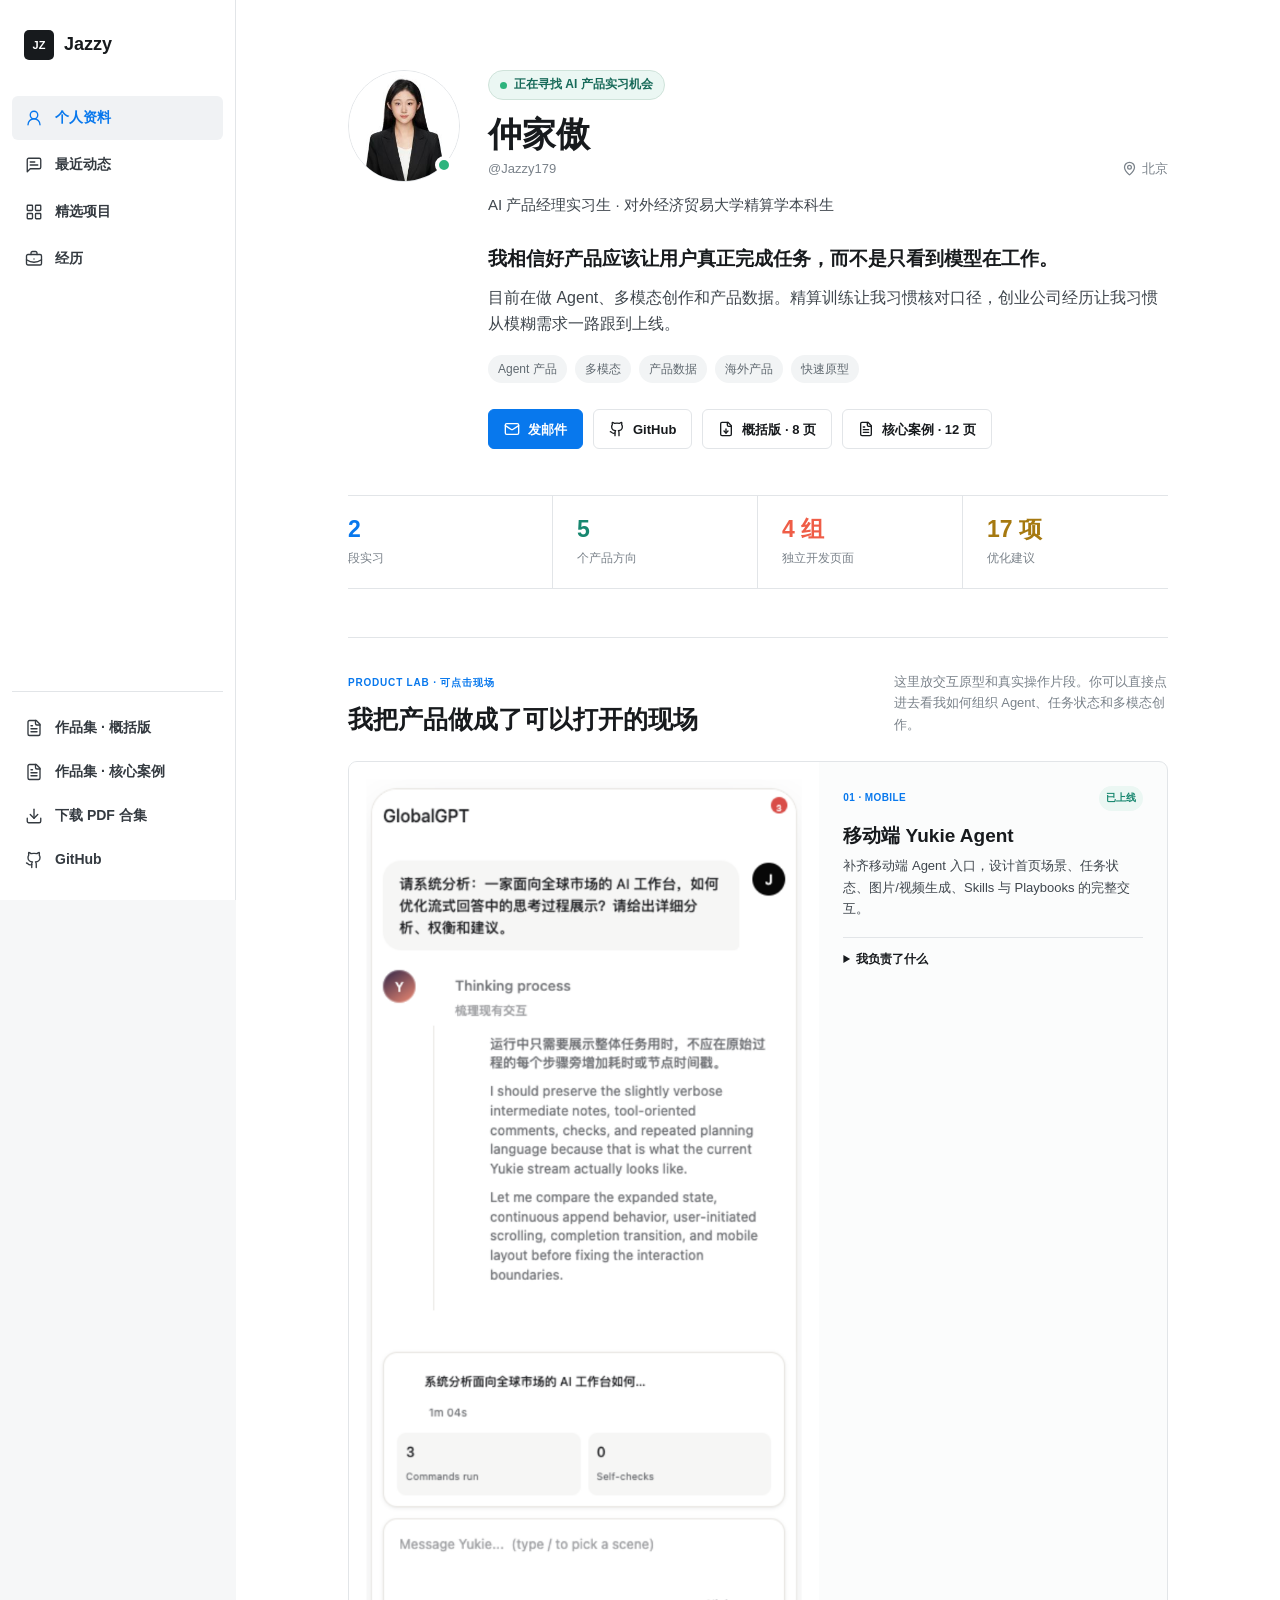
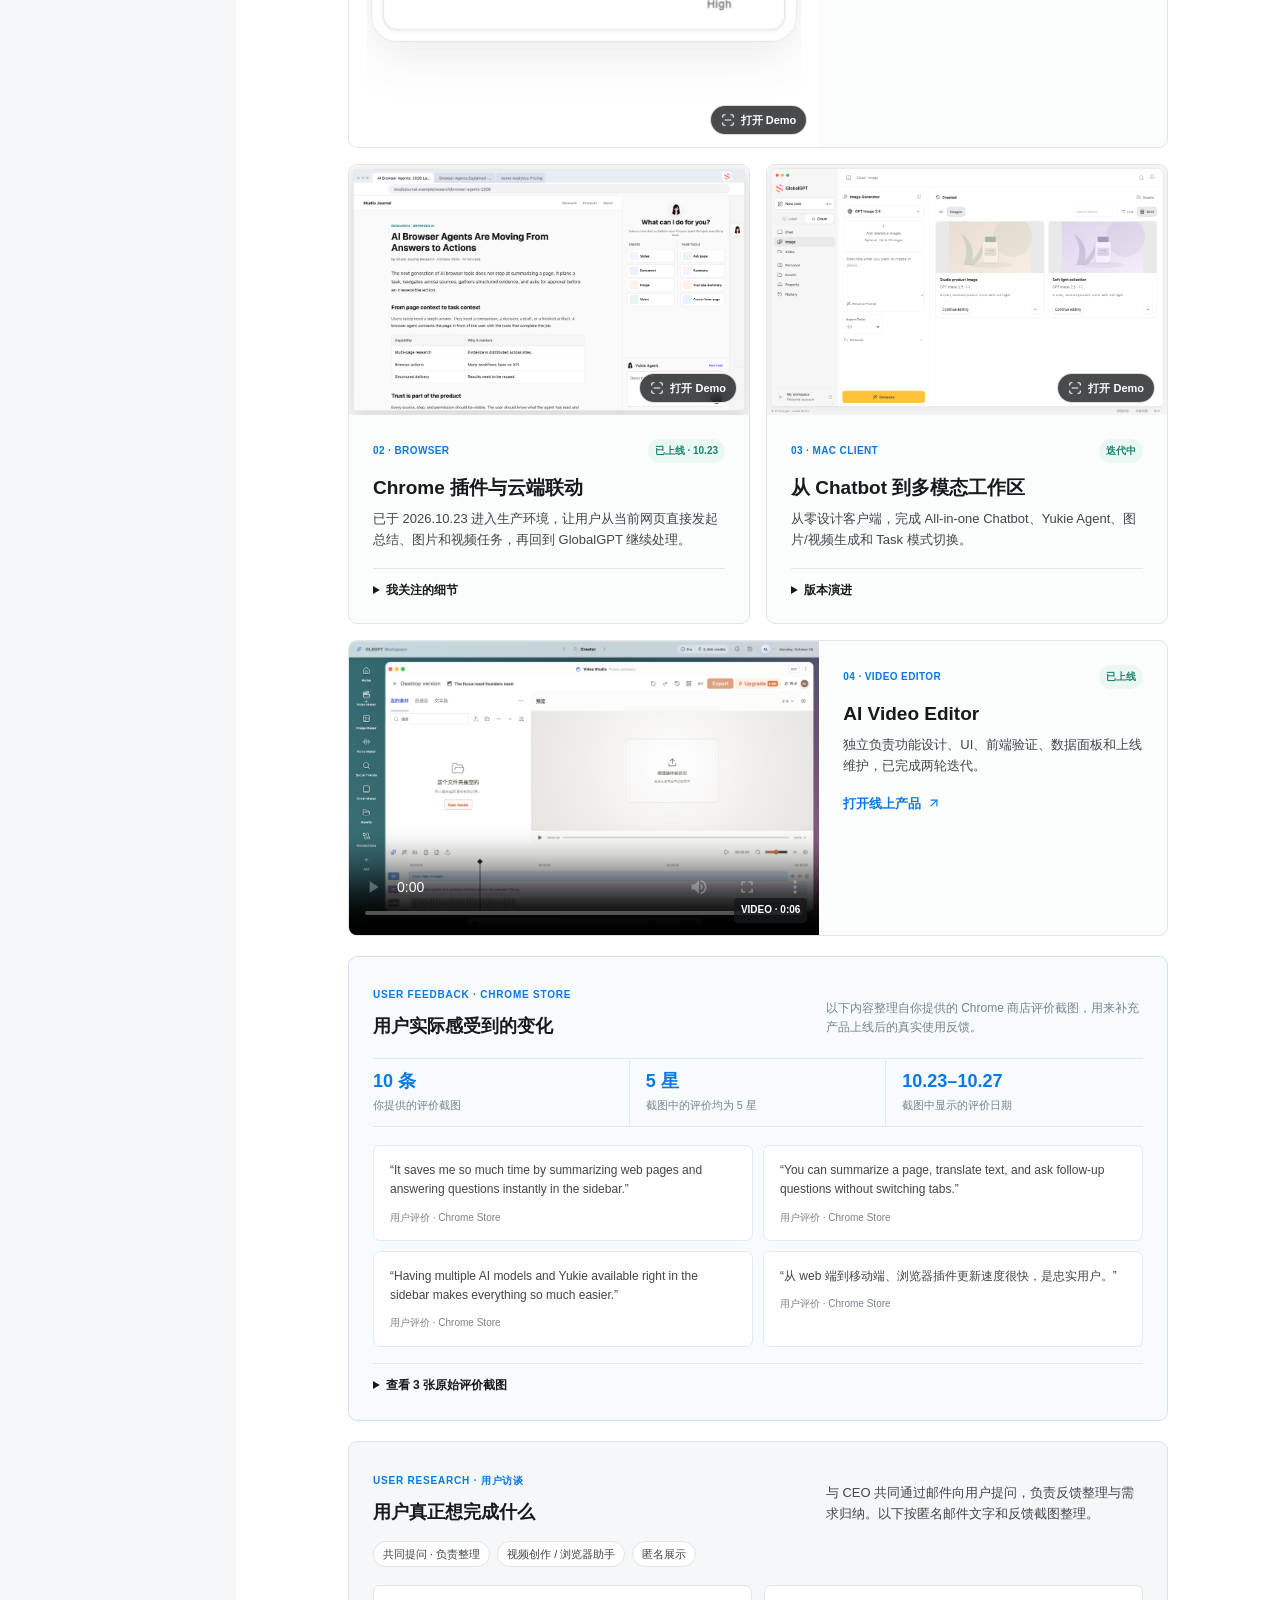
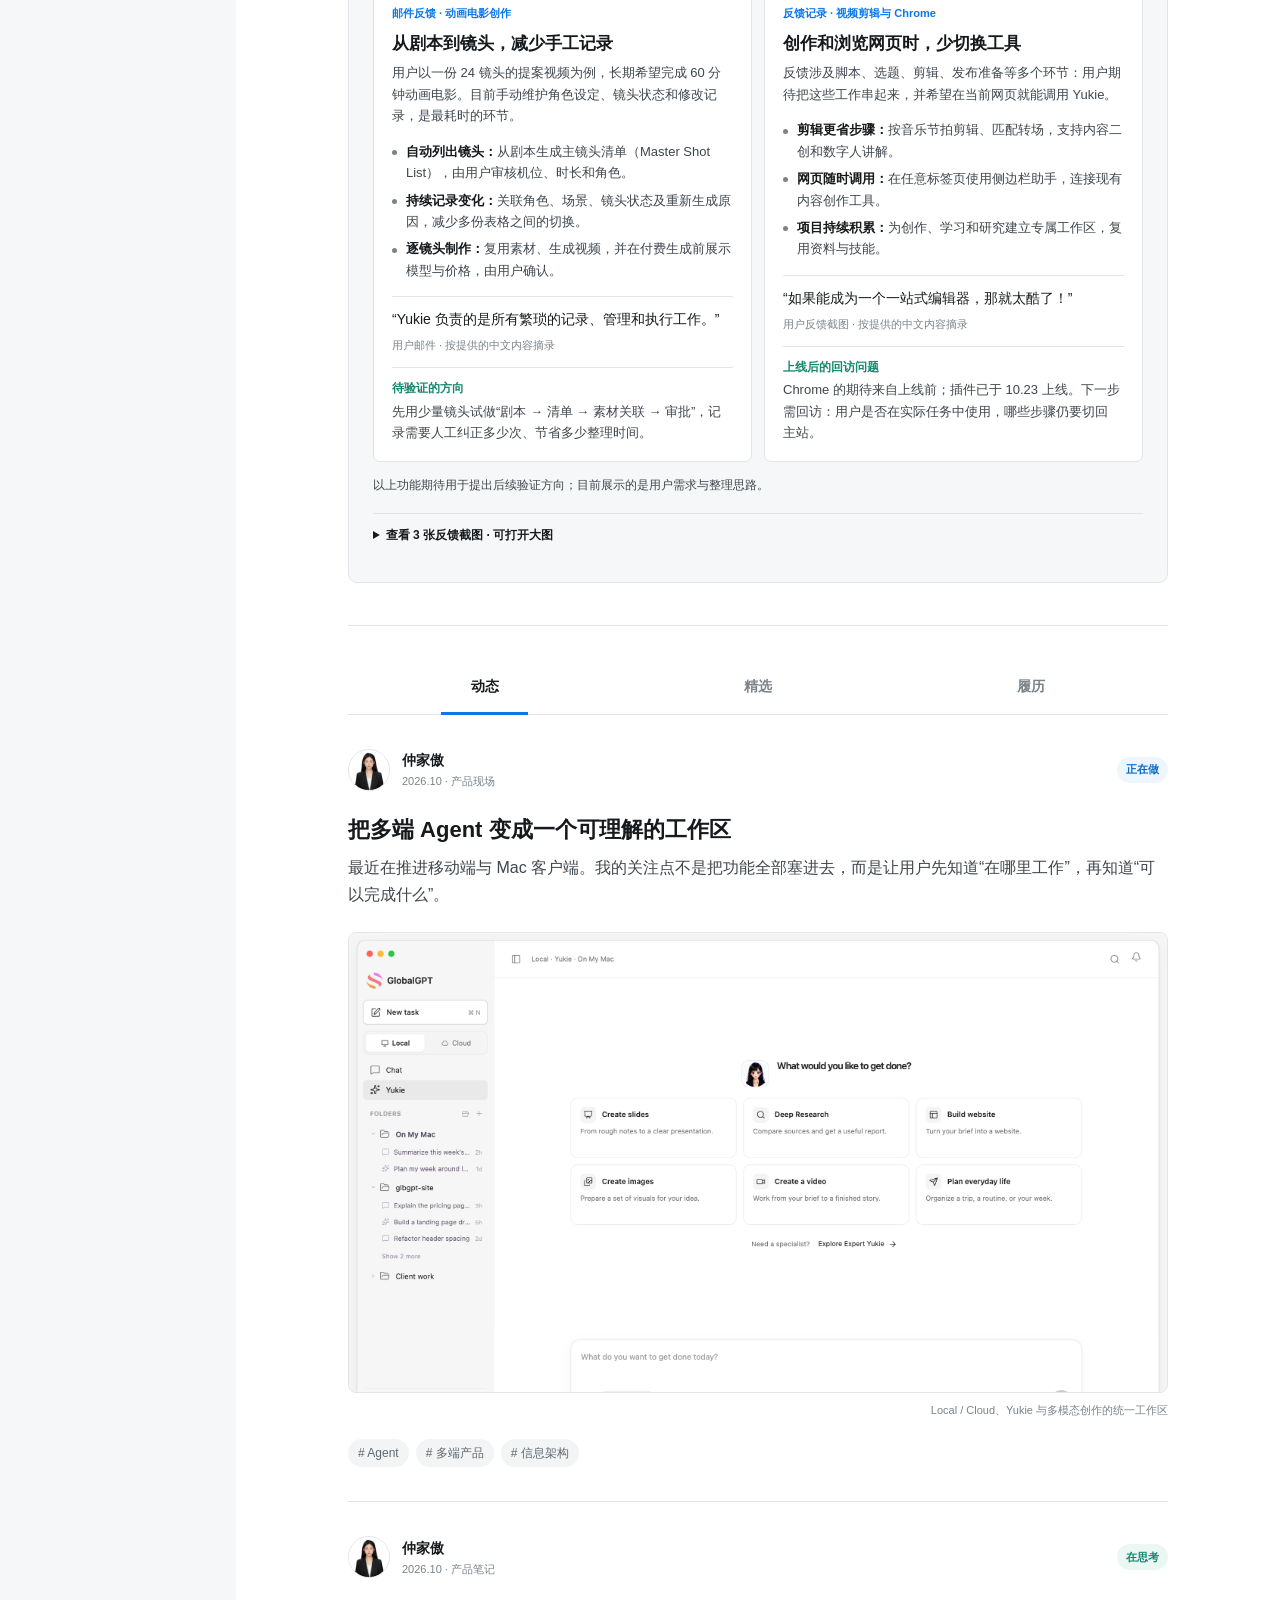
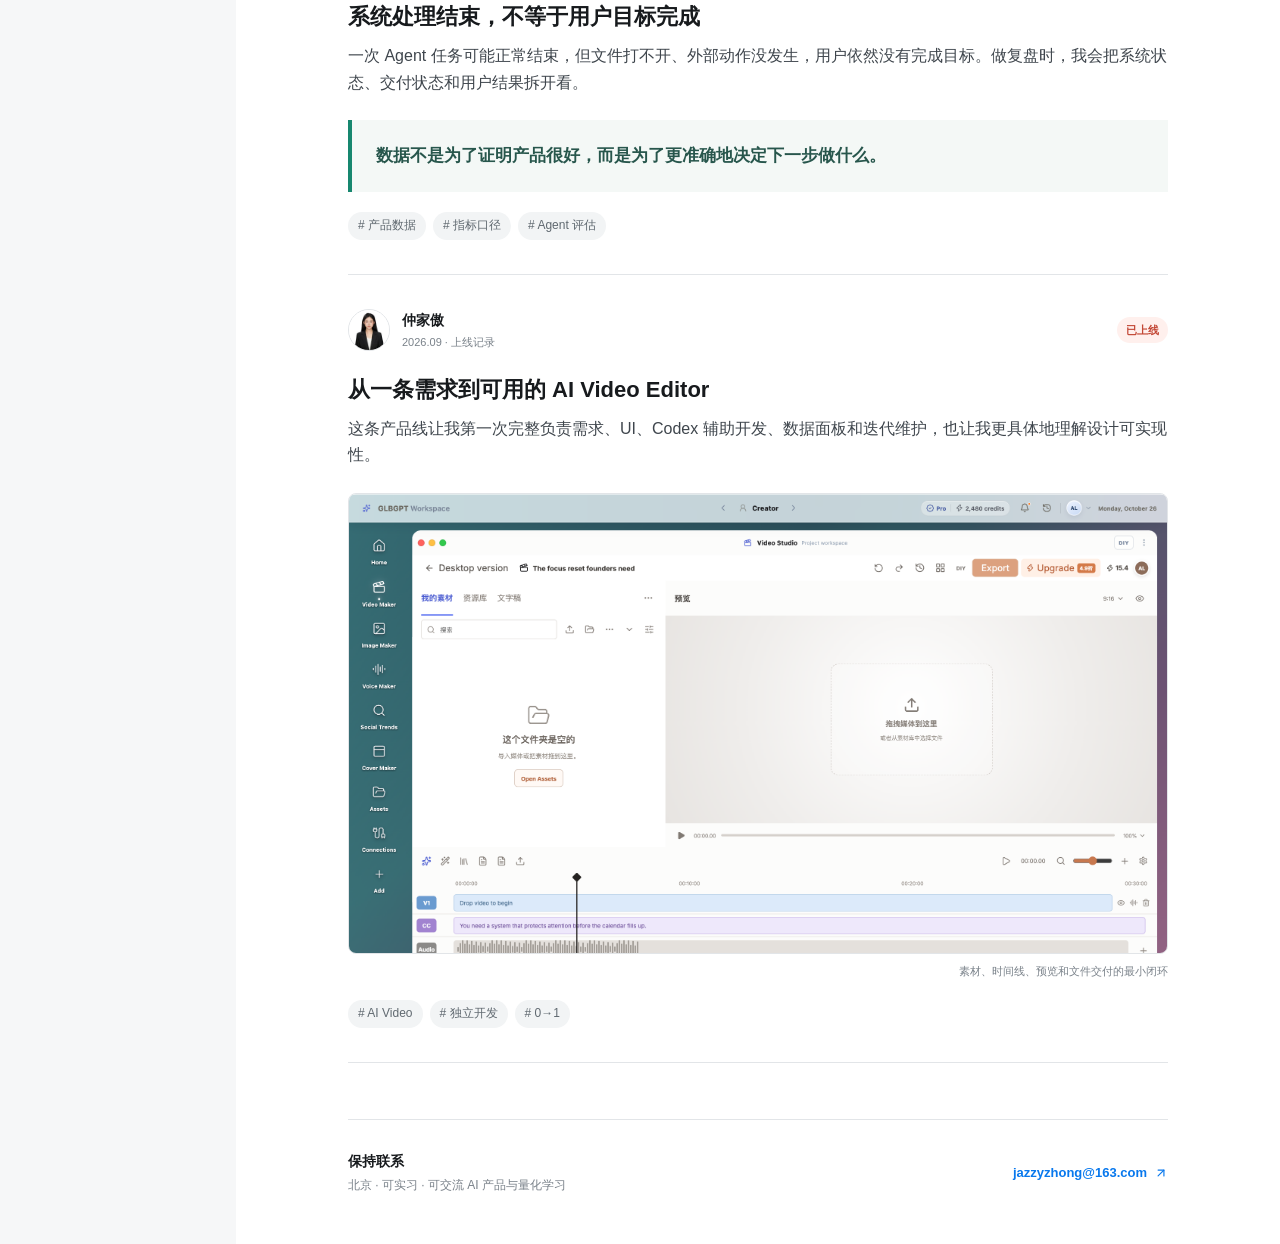
==== commit 3404d5d5: "Update portfolio PDFs to v19.1" ====
--- a/index.html
+++ b/index.html
@@ -42,7 +42,15 @@
     <div class="side-bottom">
       <a href="portfolio.pdf" target="_blank">
         <i data-lucide="file-text" aria-hidden="true"></i>
-        PDF 作品集
+        作品集 · 概括版
+      </a>
+      <a href="portfolio-core-cases-v19.1.pdf" target="_blank">
+        <i data-lucide="file-text" aria-hidden="true"></i>
+        作品集 · 核心案例
+      </a>
+      <a href="portfolio-v19.1.zip" download>
+        <i data-lucide="download" aria-hidden="true"></i>
+        下载 PDF 合集
       </a>
       <a href="https://github.com/Jazzy179" target="_blank" rel="noreferrer">
         <i data-lucide="github" aria-hidden="true"></i>
@@ -57,7 +65,7 @@
       <a class="icon-button" href="https://github.com/Jazzy179" target="_blank" rel="noreferrer" aria-label="打开 GitHub">
         <i data-lucide="github" aria-hidden="true"></i>
       </a>
-      <a class="icon-button" href="portfolio.pdf" target="_blank" aria-label="打开 PDF 作品集">
+      <a class="icon-button" href="portfolio.pdf" target="_blank" aria-label="打开概括版作品集（8 页）">
         <i data-lucide="file-text" aria-hidden="true"></i>
       </a>
     </div>
@@ -106,7 +114,11 @@
         </a>
         <a class="secondary-action" href="portfolio.pdf" target="_blank">
           <i data-lucide="file-down" aria-hidden="true"></i>
-          作品集
+          概括版 · 8 页
+        </a>
+        <a class="secondary-action" href="portfolio-core-cases-v19.1.pdf" target="_blank">
+          <i data-lucide="file-text" aria-hidden="true"></i>
+          核心案例 · 12 页
         </a>
       </div>
 
@@ -379,7 +391,7 @@
               <span>PRODUCT ANALYTICS · 2026</span>
               <h2>移动端 Agent 上线复盘</h2>
               <p>用 PostHog 与业务数据库定位开始使用、保存、授权和处理状态，不混淆系统结束与用户成功。</p>
-              <a href="portfolio.pdf" target="_blank">在 PDF 中查看完整案例<i data-lucide="arrow-up-right" aria-hidden="true"></i></a>
+              <a href="portfolio-core-cases-v19.1.pdf" target="_blank">在核心案例版中查看复盘<i data-lucide="arrow-up-right" aria-hidden="true"></i></a>
             </div>
           </article>
         </div>
